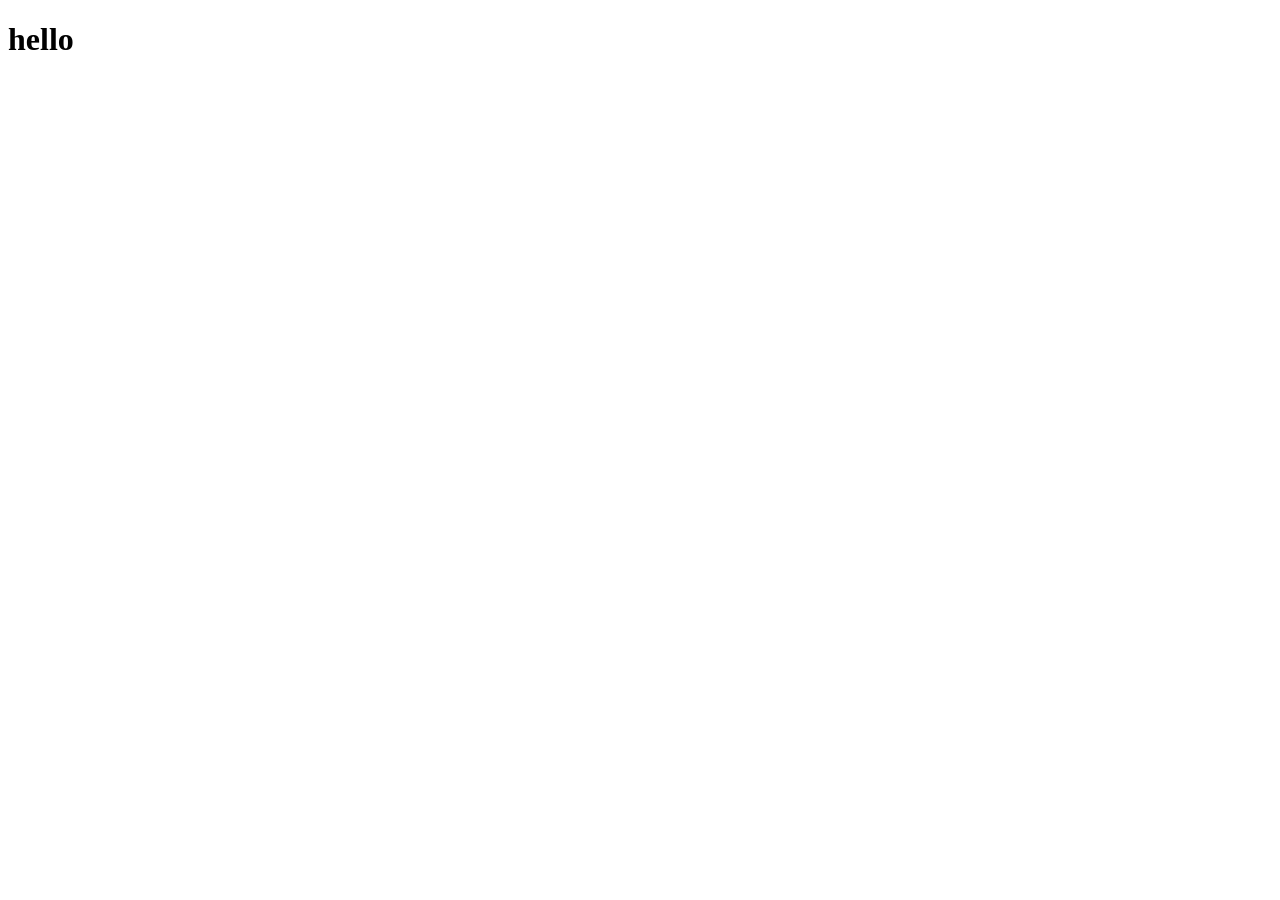
==== index.html @ 7b3e1589 "init" ====
<!doctype html>
<html lang="en">
<head>
    <meta charset="utf-8" />
    <meta name="viewport" content="width=device-width,initial-scale=1" />
    <meta name="description" content="Project description goes here" />
    <title>Project Title</title>

    <!-- Favicon (optional) -->
    <!-- <link rel="icon" href="favicon.ico"> -->

    <!-- Styles -->
    <link rel="stylesheet" href="css/styles.css">

    <!-- Theme color for mobile -->
    <meta name="theme-color" content="#0a84ff">
</head>
<body>
    <h1>hello</h1>
</body>
</html>
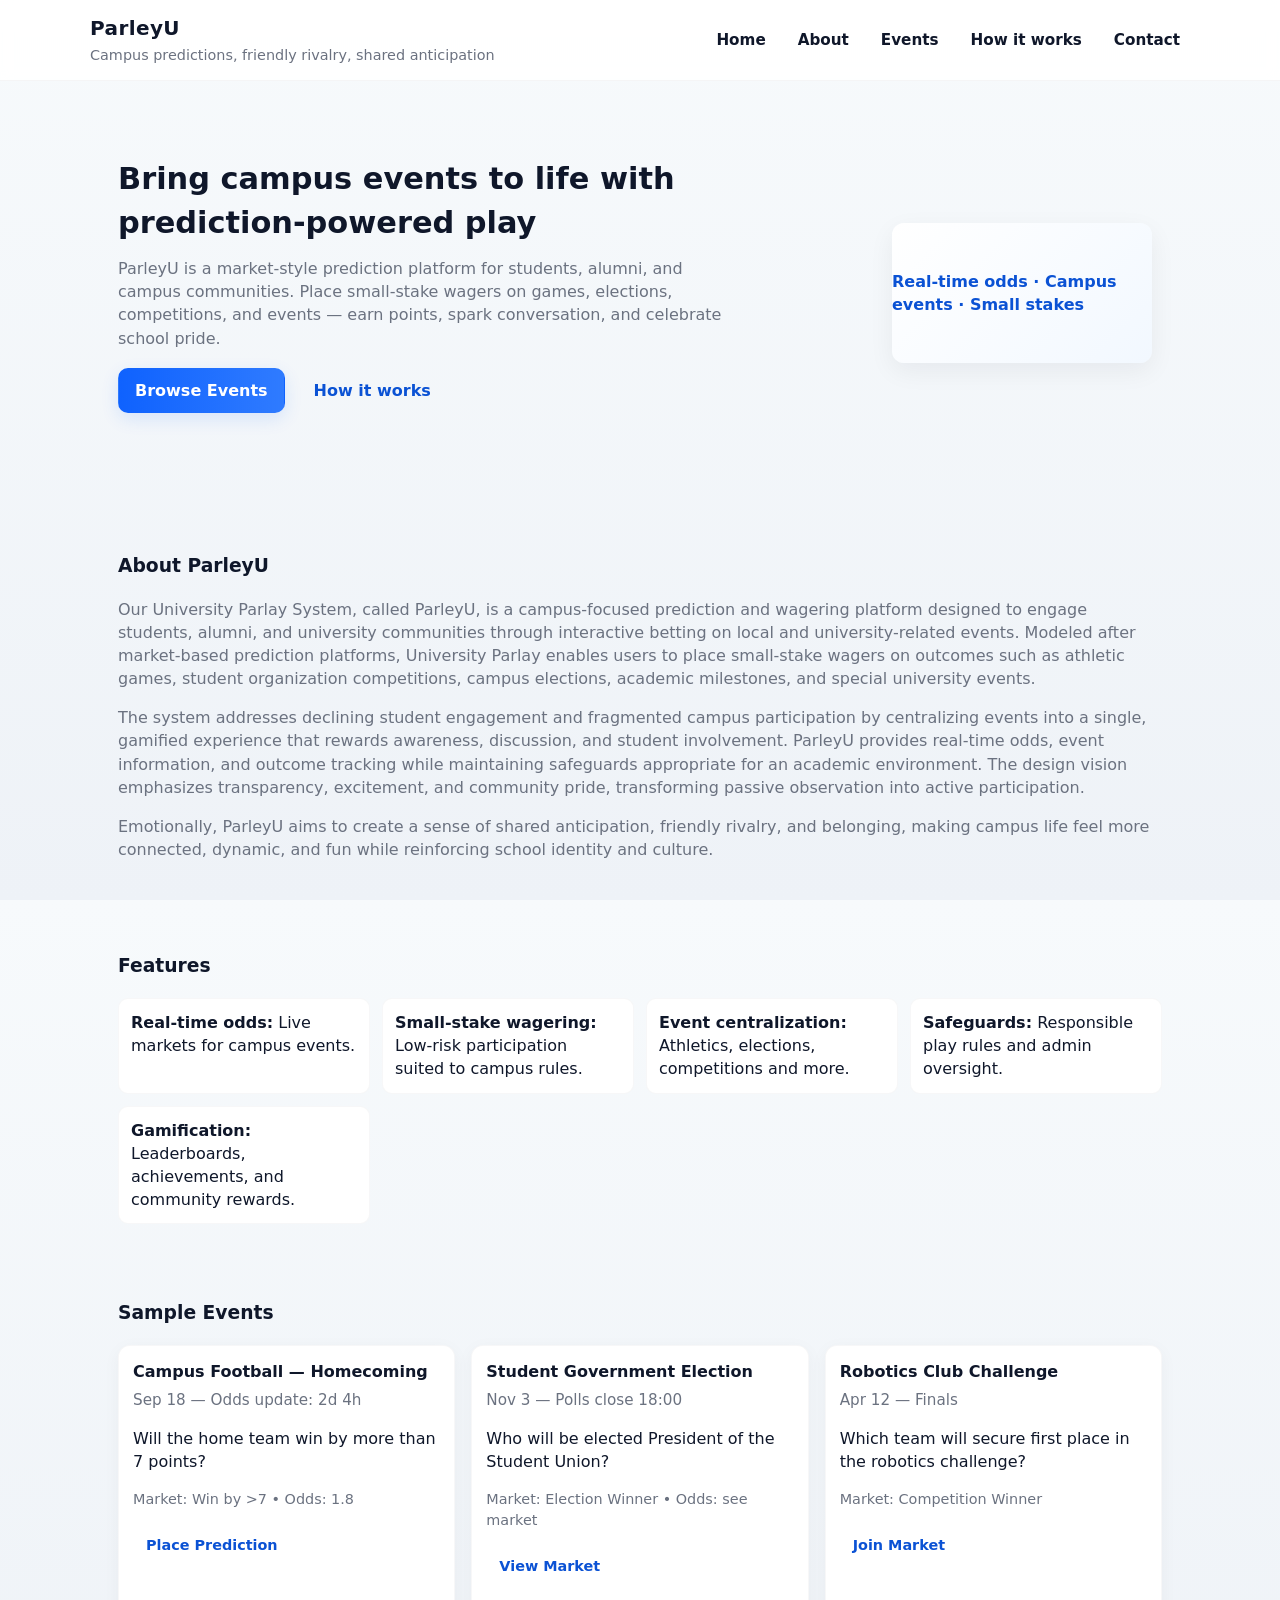
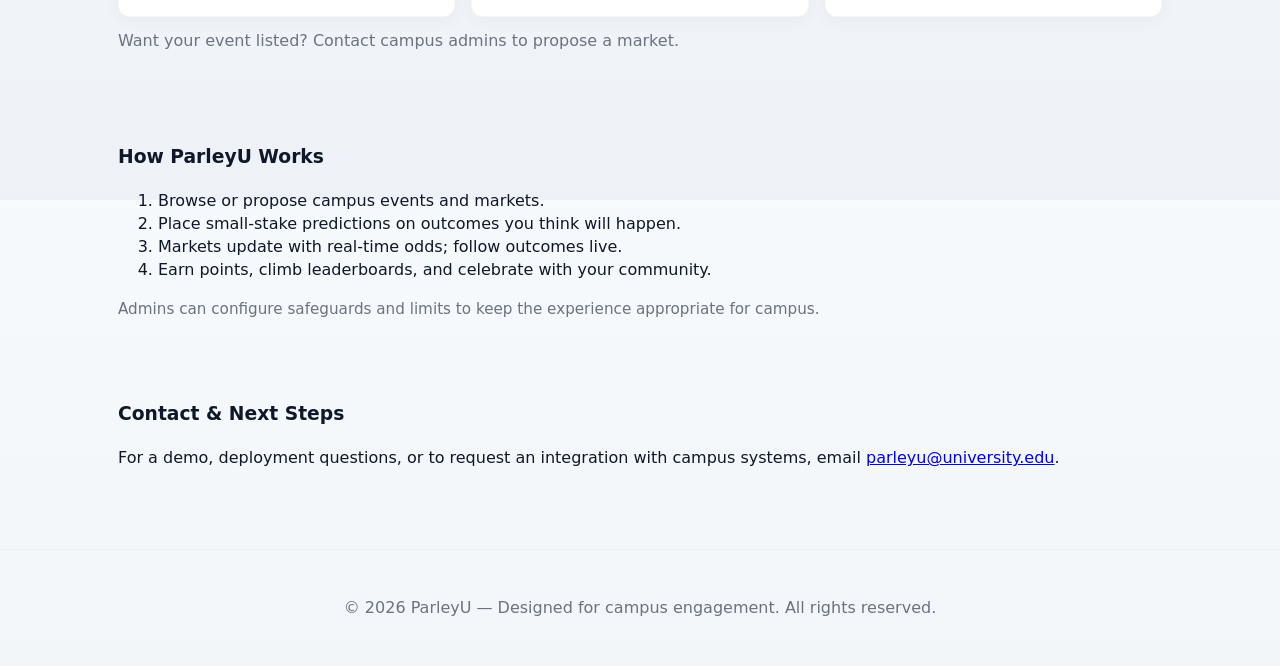
==== commit 4fb9c21f: "front facing company page" ====
--- a/index.html
+++ b/index.html
@@ -3,19 +3,122 @@
 <head>
     <meta charset="utf-8" />
     <meta name="viewport" content="width=device-width,initial-scale=1" />
-    <meta name="description" content="Project description goes here" />
-    <title>Project Title</title>
+    <meta name="description" content="ParleyU — a campus-focused prediction and wagering platform for university communities." />
+    <title>ParleyU — University Parlay System</title>
 
-    <!-- Favicon (optional) -->
-    <!-- <link rel="icon" href="favicon.ico"> -->
-
-    <!-- Styles -->
-    <link rel="stylesheet" href="css/styles.css">
-
-    <!-- Theme color for mobile -->
-    <meta name="theme-color" content="#0a84ff">
+    <link rel="stylesheet" href="css/style.css">
 </head>
 <body>
-    <h1>hello</h1>
+    <a class="skip-link" href="#main">Skip to content</a>
+    <header class="site-header">
+        <div class="container header-inner">
+            <div class="brand">
+                <h1 class="logo">ParleyU</h1>
+                <p class="tag">Campus predictions, friendly rivalry, shared anticipation</p>
+            </div>
+            <nav class="site-nav" aria-label="Main navigation">
+                <ul>
+                    <li><a href="#home">Home</a></li>
+                    <li><a href="#about">About</a></li>
+                    <li><a href="#events">Events</a></li>
+                    <li><a href="#how">How it works</a></li>
+                    <li><a href="#contact">Contact</a></li>
+                </ul>
+            </nav>
+        </div>
+    </header>
+
+    <main id="main">
+        <section id="home" class="hero">
+            <div class="container">
+                <div class="hero-content">
+                    <h2>Bring campus events to life with prediction-powered play</h2>
+                    <p class="lead">ParleyU is a market-style prediction platform for students, alumni, and campus communities. Place small-stake wagers on games, elections, competitions, and events — earn points, spark conversation, and celebrate school pride.</p>
+                    <p class="cta-row">
+                        <a class="btn primary" href="#events">Browse Events</a>
+                        <a class="btn" href="#how">How it works</a>
+                    </p>
+                </div>
+                <div class="hero-illustration" aria-hidden="true">
+                    <div class="mock-card">Real-time odds · Campus events · Small stakes</div>
+                </div>
+            </div>
+        </section>
+
+        <section id="about" class="container about">
+            <h3>About ParleyU</h3>
+            <p>Our University Parlay System, called ParleyU, is a campus-focused prediction and wagering platform designed to engage students, alumni, and university communities through interactive betting on local and university-related events. Modeled after market-based prediction platforms, University Parlay enables users to place small-stake wagers on outcomes such as athletic games, student organization competitions, campus elections, academic milestones, and special university events.</p>
+            <p>The system addresses declining student engagement and fragmented campus participation by centralizing events into a single, gamified experience that rewards awareness, discussion, and student involvement. ParleyU provides real-time odds, event information, and outcome tracking while maintaining safeguards appropriate for an academic environment. The design vision emphasizes transparency, excitement, and community pride, transforming passive observation into active participation.</p>
+            <p>Emotionally, ParleyU aims to create a sense of shared anticipation, friendly rivalry, and belonging, making campus life feel more connected, dynamic, and fun while reinforcing school identity and culture.</p>
+        </section>
+
+        <section id="features" class="features container">
+            <h3>Features</h3>
+            <ul class="feature-list">
+                <li><strong>Real-time odds:</strong> Live markets for campus events.</li>
+                <li><strong>Small-stake wagering:</strong> Low-risk participation suited to campus rules.</li>
+                <li><strong>Event centralization:</strong> Athletics, elections, competitions and more.</li>
+                <li><strong>Safeguards:</strong> Responsible play rules and admin oversight.</li>
+                <li><strong>Gamification:</strong> Leaderboards, achievements, and community rewards.</li>
+            </ul>
+        </section>
+
+        <section id="events" class="container events">
+            <h3>Sample Events</h3>
+            <div class="grid">
+                <article class="card">
+                    <h4>Campus Football — Homecoming</h4>
+                    <p class="muted">Sep 18 — Odds update: 2d 4h</p>
+                    <p>Will the home team win by more than 7 points?</p>
+                    <p class="card-meta">Market: Win by &gt;7 • Odds: 1.8</p>
+                    <p><a class="btn small" href="#">Place Prediction</a></p>
+                </article>
+
+                <article class="card">
+                    <h4>Student Government Election</h4>
+                    <p class="muted">Nov 3 — Polls close 18:00</p>
+                    <p>Who will be elected President of the Student Union?</p>
+                    <p class="card-meta">Market: Election Winner • Odds: see market</p>
+                    <p><a class="btn small" href="#">View Market</a></p>
+                </article>
+
+                <article class="card">
+                    <h4>Robotics Club Challenge</h4>
+                    <p class="muted">Apr 12 — Finals</p>
+                    <p>Which team will secure first place in the robotics challenge?</p>
+                    <p class="card-meta">Market: Competition Winner</p>
+                    <p><a class="btn small" href="#">Join Market</a></p>
+                </article>
+            </div>
+            <p class="more">Want your event listed? Contact campus admins to propose a market.</p>
+        </section>
+
+        <section id="how" class="container how">
+            <h3>How ParleyU Works</h3>
+            <ol>
+                <li>Browse or propose campus events and markets.</li>
+                <li>Place small-stake predictions on outcomes you think will happen.</li>
+                <li>Markets update with real-time odds; follow outcomes live.</li>
+                <li>Earn points, climb leaderboards, and celebrate with your community.</li>
+            </ol>
+            <p class="muted">Admins can configure safeguards and limits to keep the experience appropriate for campus.</p>
+        </section>
+
+        <section id="contact" class="container contact">
+            <h3>Contact & Next Steps</h3>
+            <p>For a demo, deployment questions, or to request an integration with campus systems, email <a href="mailto:parleyu@university.edu">parleyu@university.edu</a>.</p>
+        </section>
+    </main>
+
+    <footer class="site-footer">
+        <div class="container">
+            <p>© <span id="year"></span> ParleyU — Designed for campus engagement. All rights reserved.</p>
+        </div>
+    </footer>
+
+    <script>
+        // Small enhancement: update footer year
+        document.getElementById('year').textContent = new Date().getFullYear();
+    </script>
 </body>
 </html>
--- a/css/style.css
+++ b/css/style.css
@@ -0,0 +1,171 @@
+:root{
+  --bg:#f7fafc;
+  --card:#ffffff;
+  --muted:#6b7280;
+  --accent:#0f62fe;
+  --accent-600:#0b52d4;
+  --text:#0f172a;
+  --radius:12px;
+  --container:1100px;
+  --glass: rgba(255,255,255,0.6);
+  font-family: Inter, system-ui, -apple-system, 'Segoe UI', Roboto, 'Helvetica Neue', Arial;
+}
+
+*{box-sizing:border-box}
+html,body{height:100%}
+body{
+  margin:0;
+  background:linear-gradient(180deg,var(--bg),#eef2f7);
+  color:var(--text);
+  -webkit-font-smoothing:antialiased;
+  -moz-osx-font-smoothing:grayscale;
+  line-height:1.45;
+}
+
+/* Utility container */
+.container{
+  max-width:var(--container);
+  margin:0 auto;
+  padding:28px;
+}
+
+/* Skip link */
+.skip-link{
+  position:absolute;
+  left:-999px;
+  top:auto;
+  width:1px;
+  height:1px;
+  overflow:hidden;
+}
+.skip-link:focus{
+  left:12px;
+  top:12px;
+  background:#000;
+  color:#fff;
+  padding:8px 12px;
+  border-radius:6px;
+  width:auto;
+  height:auto;
+}
+
+/* Header */
+.site-header{
+  background:rgba(255,255,255,0.9);
+  backdrop-filter: blur(6px);
+  border-bottom:1px solid rgba(15,23,42,0.04);
+  position:sticky;
+  top:0;
+  z-index:20;
+}
+.header-inner{
+  display:flex;
+  align-items:center;
+  justify-content:space-between;
+  gap:16px;
+  padding:14px 0;
+}
+.brand .logo{
+  margin:0;
+  font-size:1.25rem;
+  letter-spacing:0.4px;
+}
+.brand .tag{
+  margin:2px 0 0;
+  color:var(--muted);
+  font-size:0.9rem;
+}
+
+/* Nav */
+.site-nav ul{
+  list-style:none;
+  margin:0;
+  padding:0;
+  display:flex;
+  gap:12px;
+  align-items:center;
+}
+.site-nav a{
+  text-decoration:none;
+  color:var(--text);
+  padding:8px 10px;
+  border-radius:8px;
+  font-weight:600;
+  font-size:0.95rem;
+}
+.site-nav a:hover{background:rgba(15,98,254,0.06); color:var(--accent-600)}
+
+/* Hero */
+.hero{
+  padding:48px 0;
+  display:flex;
+  align-items:center;
+}
+.hero .container{display:flex;gap:24px;align-items:center;flex-wrap:wrap}
+.hero-content{flex:1 1 420px}
+.hero h2{margin:0 0 12px;font-size:1.9rem}
+.lead{color:var(--muted);margin:0 0 18px;max-width:62ch}
+.cta-row{display:flex;gap:12px;margin-top:8px}
+.btn{
+  display:inline-block;
+  text-decoration:none;
+  padding:10px 16px;
+  border-radius:10px;
+  border:1px solid transparent;
+  background:transparent;
+  color:var(--accent-600);
+  font-weight:700;
+}
+.btn.primary{
+  background:linear-gradient(90deg,var(--accent),#2f7bff);
+  color:#fff;
+  box-shadow:0 6px 18px rgba(15,98,254,0.12);
+}
+.btn.small{padding:8px 12px;font-size:0.9rem;border-radius:8px}
+
+/* Hero illustration */
+.hero-illustration{flex:0 0 280px;display:flex;align-items:center;justify-content:center}
+.mock-card{
+  width:260px;
+  height:140px;
+  border-radius:12px;
+  background:linear-gradient(135deg,#ffffff,#f2f8ff);
+  box-shadow:0 8px 26px rgba(15,23,42,0.06);
+  display:flex;align-items:center;justify-content:center;
+  color:var(--accent-600);
+  font-weight:700;
+}
+
+/* Sections */
+.about p, .features p{color:var(--muted)}
+.feature-list{display:grid;grid-template-columns:repeat(auto-fit,minmax(200px,1fr));gap:12px;padding:0;margin:8px 0 0;list-style:none}
+.feature-list li{background:var(--card);padding:12px;border-radius:10px;border:1px solid rgba(15,23,42,0.03)}
+
+/* Events grid */
+.events .grid{display:grid;grid-template-columns:repeat(auto-fit,minmax(240px,1fr));gap:16px;margin-top:12px}
+.card{
+  background:var(--card);
+  border-radius:12px;
+  padding:14px;
+  box-shadow:0 4px 18px rgba(15,23,42,0.04);
+  border:1px solid rgba(15,23,42,0.03);
+}
+.card h4{margin:0 0 6px}
+.muted{color:var(--muted);font-size:0.95rem;margin:6px 0}
+.card-meta{color:var(--muted);font-size:0.9rem;margin:10px 0}
+
+/* Footer */
+.site-footer{margin-top:36px;padding:18px 0;background:transparent;border-top:1px solid rgba(15,23,42,0.03)}
+.site-footer p{margin:0;color:var(--muted);text-align:center}
+
+/* Responsive */
+@media (max-width:900px){
+  .header-inner{flex-direction:column;align-items:flex-start}
+  .site-nav ul{flex-wrap:wrap}
+  .hero {padding:28px 0}
+  .hero h2{font-size:1.5rem}
+  .hero-illustration{order:2}
+}
+
+/* small tweaks */
+.more{color:var(--muted);margin-top:12px}
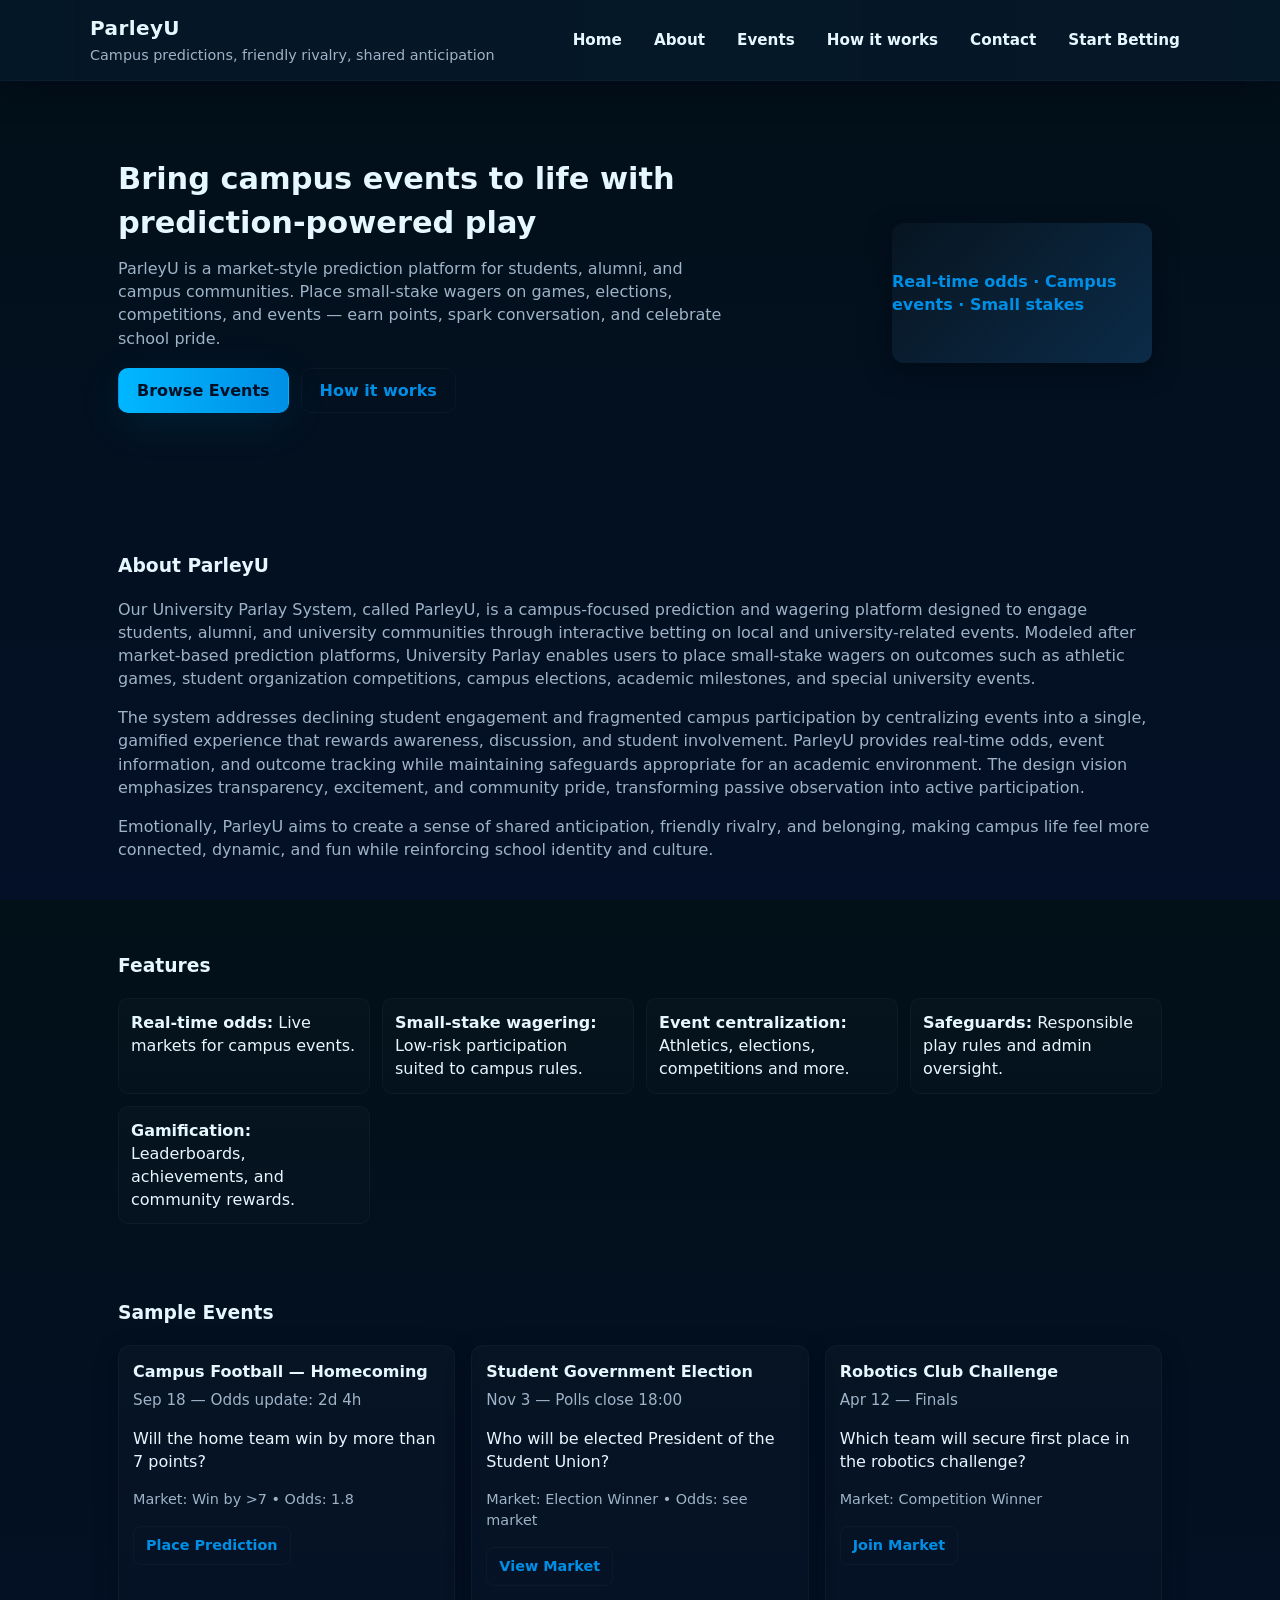
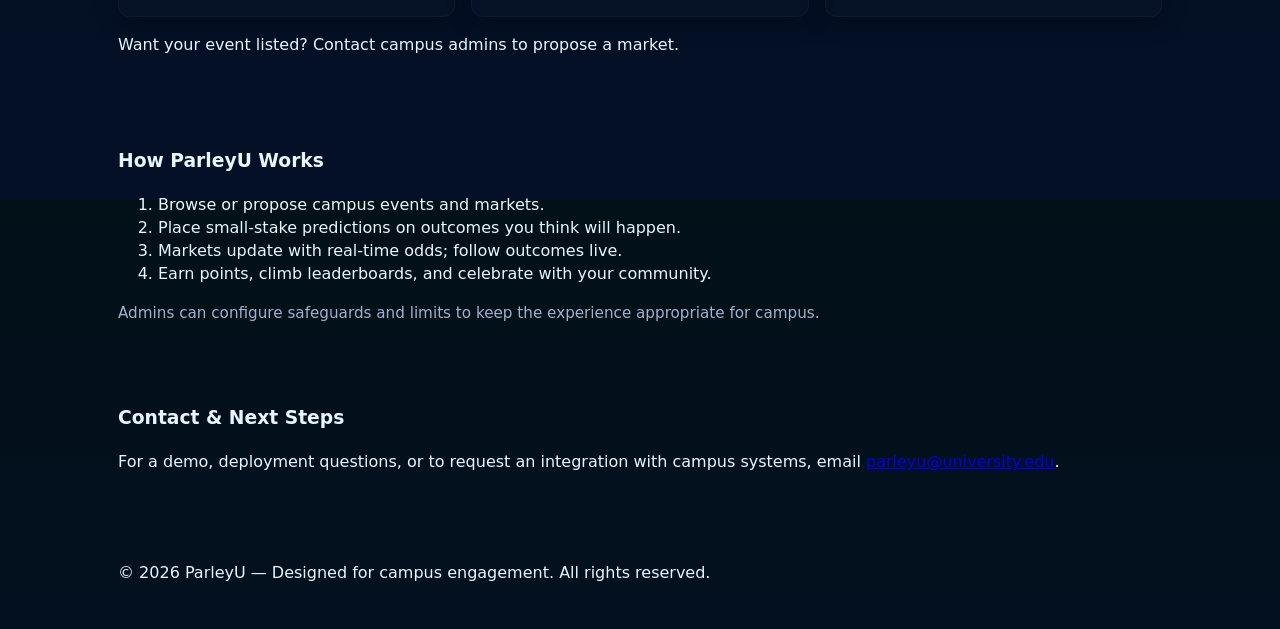
==== commit 2421753a: "updated format" ====
--- a/index.html
+++ b/index.html
@@ -23,6 +23,7 @@
                     <li><a href="#events">Events</a></li>
                     <li><a href="#how">How it works</a></li>
                     <li><a href="#contact">Contact</a></li>
+                    <li><a href="user.html">Start Betting</a></li>
                 </ul>
             </nav>
         </div>
--- a/css/style.css
+++ b/css/style.css
@@ -1,21 +1,76 @@
 :root{
-  --bg:#f7fafc;
-  --card:#ffffff;
-  --muted:#6b7280;
-  --accent:#0f62fe;
-  --accent-600:#0b52d4;
-  --text:#0f172a;
+  /* Core palette (use variables everywhere) */
+  --electric: #00b7ff;
+  --electric-700: #008fe6;
+  --accent: #061a2b;       /* replaced dark-blue with deep midnight */
+  --accent-600: #0b2b47;
+  --bg: #041027;           /* page background */
+  --card-bg: linear-gradient(180deg, rgba(255,255,255,0.02), rgba(255,255,255,0.01));
+  --muted: #9fb3c8;
+  --text: #e6f7ff;
   --radius:12px;
   --container:1100px;
-  --glass: rgba(255,255,255,0.6);
+  --danger: #ff4d4f;
+  --success: #00d27a;
+  --glass: rgba(0,183,255,0.06);
+  --shadow-color: rgba(2,8,20,0.6);
+  --shadow: 0 8px 24px var(--shadow-color);
+  --neon: 0 10px 40px rgba(0,183,255,0.12);
   font-family: Inter, system-ui, -apple-system, 'Segoe UI', Roboto, 'Helvetica Neue', Arial;
 }
+
+/* --- Glows, highlights, and over/under button styles --- */
+/* small palette additions */
+:root{ --glow-red: rgba(255,77,79,0.16); --glow-green: rgba(0,210,122,0.16); --accent-line: linear-gradient(90deg,var(--electric),var(--electric-700)); }
+
+/* decorative accent line (use under headers/cards) */
+.accent-line{ height:6px;border-radius:6px;background:var(--accent-line); box-shadow: var(--neon); margin:12px 0 }
+
+/* subtle highlight overlay for important panels */
+.highlight{ position:relative; overflow:hidden }
+.highlight::before{ content:""; position:absolute; inset:0; background: linear-gradient(90deg, rgba(0,183,255,0.04), rgba(255,215,102,0.02)); mix-blend-mode:overlay; pointer-events:none }
+
+/* animated glow utility */
+.pulse-glow{ animation: pulseGlow 2.6s infinite ease-in-out }
+@keyframes pulseGlow{ 0%{ box-shadow: 0 6px 24px rgba(0,183,255,0.06) } 50%{ box-shadow: 0 16px 60px rgba(0,183,255,0.12) } 100%{ box-shadow: 0 6px 24px rgba(0,183,255,0.06) } }
+
+/* Over / Under buttons (red = Over, green = Under) */
+.btn.over, .btn.bet-over{
+  background: linear-gradient(90deg, #ff7b7b, #ff4d4f);
+  color: #fff;
+  border: 1px solid rgba(255,77,79,0.18);
+  box-shadow: 0 10px 36px var(--glow-red), 0 4px 14px rgba(2,8,20,0.28);
+  text-shadow: 0 1px 0 rgba(0,0,0,0.25);
+}
+.btn.over:hover, .btn.bet-over:hover{ transform: translateY(-5px); box-shadow: 0 24px 80px rgba(255,77,79,0.20), 0 8px 28px rgba(2,8,20,0.32) }
+
+.btn.under, .btn.bet-under{
+  background: linear-gradient(90deg, #46e79b, #00c46a);
+  color: #021026;
+  border: 1px solid rgba(0,200,120,0.14);
+  box-shadow: 0 10px 36px var(--glow-green), 0 4px 14px rgba(2,8,20,0.22);
+}
+.btn.under:hover, .btn.bet-under:hover{ transform: translateY(-5px); box-shadow: 0 24px 80px rgba(0,200,120,0.20), 0 8px 28px rgba(2,8,20,0.32) }
+
+/* Map quick odds chips to red/green styles */
+.odds .over, .odds .bet-over{ display:inline-flex; padding:8px 12px; border-radius:10px; font-weight:800; color:#fff; background: linear-gradient(90deg,#ff7b7b,#ff4d4f); box-shadow: 0 6px 30px var(--glow-red) }
+.odds .under, .odds .bet-under{ display:inline-flex; padding:8px 12px; border-radius:10px; font-weight:800; color:#021026; background: linear-gradient(90deg,#46e79b,#00c46a); box-shadow: 0 6px 30px var(--glow-green) }
+
+/* small glow focus for inputs and interactive cards */
+input:focus, textarea:focus, .card:focus-within{ outline: none; box-shadow: 0 10px 40px rgba(0,183,255,0.08); border-color: rgba(0,183,255,0.12) }
+
+/* decorative corner highlight for hero */
+.hero .highlight-corner{ position:relative }
+.hero .highlight-corner::after{ content:""; position:absolute; right:-40px; top:-40px; width:180px; height:180px; background: radial-gradient(circle at center, rgba(0,183,255,0.14), transparent 40%); filter: blur(18px); pointer-events:none }
+
+/* ensure small utility classes also get neon hint */
+.neon-underline{ border-bottom: 2px solid rgba(0,183,255,0.12); box-shadow: 0 6px 20px rgba(0,183,255,0.06) }
 
 *{box-sizing:border-box}
 html,body{height:100%}
 body{
   margin:0;
-  background:linear-gradient(180deg,var(--bg),#eef2f7);
+  background: linear-gradient(180deg, #021018 0%, var(--bg) 100%);
   color:var(--text);
   -webkit-font-smoothing:antialiased;
   -moz-osx-font-smoothing:grayscale;
@@ -51,12 +106,12 @@
 
 /* Header */
 .site-header{
-  background:rgba(255,255,255,0.9);
-  backdrop-filter: blur(6px);
-  border-bottom:1px solid rgba(15,23,42,0.04);
+  background:linear-gradient(90deg, rgba(6,26,43,0.75), rgba(6,26,43,0.85));
+  border-bottom:1px solid rgba(255,255,255,0.03);
   position:sticky;
   top:0;
   z-index:20;
+  box-shadow: var(--shadow);
 }
 .header-inner{
   display:flex;
@@ -93,7 +148,7 @@
   font-weight:600;
   font-size:0.95rem;
 }
-.site-nav a:hover{background:rgba(15,98,254,0.06); color:var(--accent-600)}
+.site-nav a:hover{ background: var(--glass); color:var(--electric-700) }
 
 /* Hero */
 .hero{
@@ -129,43 +184,51 @@
   width:260px;
   height:140px;
   border-radius:12px;
-  background:linear-gradient(135deg,#ffffff,#f2f8ff);
-  box-shadow:0 8px 26px rgba(15,23,42,0.06);
+  background: linear-gradient(135deg, rgba(255,255,255,0.02), var(--accent-600));
+  box-shadow: var(--shadow);
   display:flex;align-items:center;justify-content:center;
-  color:var(--accent-600);
-  font-weight:700;
+  color:var(--electric-700);
+  font-weight:800;
 }
 
 /* Sections */
 .about p, .features p{color:var(--muted)}
 .feature-list{display:grid;grid-template-columns:repeat(auto-fit,minmax(200px,1fr));gap:12px;padding:0;margin:8px 0 0;list-style:none}
-.feature-list li{background:var(--card);padding:12px;border-radius:10px;border:1px solid rgba(15,23,42,0.03)}
+.feature-list li{background:var(--card-bg);padding:12px;border-radius:10px;border:1px solid rgba(255,255,255,0.03)}
 
 /* Events grid */
 .events .grid{display:grid;grid-template-columns:repeat(auto-fit,minmax(240px,1fr));gap:16px;margin-top:12px}
 .card{
-  background:var(--card);
+  background:var(--card-bg);
   border-radius:12px;
   padding:14px;
-  box-shadow:0 4px 18px rgba(15,23,42,0.04);
-  border:1px solid rgba(15,23,42,0.03);
+  box-shadow: 0 6px 22px rgba(2,8,20,0.35);
+  border:1px solid rgba(255,255,255,0.03);
 }
 .card h4{margin:0 0 6px}
 .muted{color:var(--muted);font-size:0.95rem;margin:6px 0}
 .card-meta{color:var(--muted);font-size:0.9rem;margin:10px 0}
-
-/* Footer */
-.site-footer{margin-top:36px;padding:18px 0;background:transparent;border-top:1px solid rgba(15,23,42,0.03)}
-.site-footer p{margin:0;color:var(--muted);text-align:center}
-
-/* Responsive */
-@media (max-width:900px){
-  .header-inner{flex-direction:column;align-items:flex-start}
-  .site-nav ul{flex-wrap:wrap}
-  .hero {padding:28px 0}
-  .hero h2{font-size:1.5rem}
-  .hero-illustration{order:2}
-}
-
-/* small tweaks */
-.more{color:var(--muted);margin-top:12px}+.btn{
+  display:inline-flex;
+  align-items:center;
+  justify-content:center;
+  text-decoration:none;
+  padding:10px 18px;
+  border-radius:10px;
+  border:1px solid rgba(255,255,255,0.03);
+  background:transparent;
+  color:var(--electric-700);
+  font-weight:700;
+  transition: transform .12s ease, box-shadow .12s ease;
+}
+.btn.primary{
+  background: linear-gradient(90deg, var(--electric), var(--electric-700));
+  color:#021026;
+  box-shadow: var(--neon), 0 6px 18px rgba(2,8,20,0.28);
+  border: 1px solid rgba(0,183,255,0.12);
+}
+.btn.primary:hover{
+  transform: translateY(-4px);
+  box-shadow: 0 18px 60px rgba(0,183,255,0.22), 0 10px 40px rgba(0,183,255,0.12);
+}
+.btn.small{padding:8px 12px;font-size:0.9rem;border-radius:8px}
